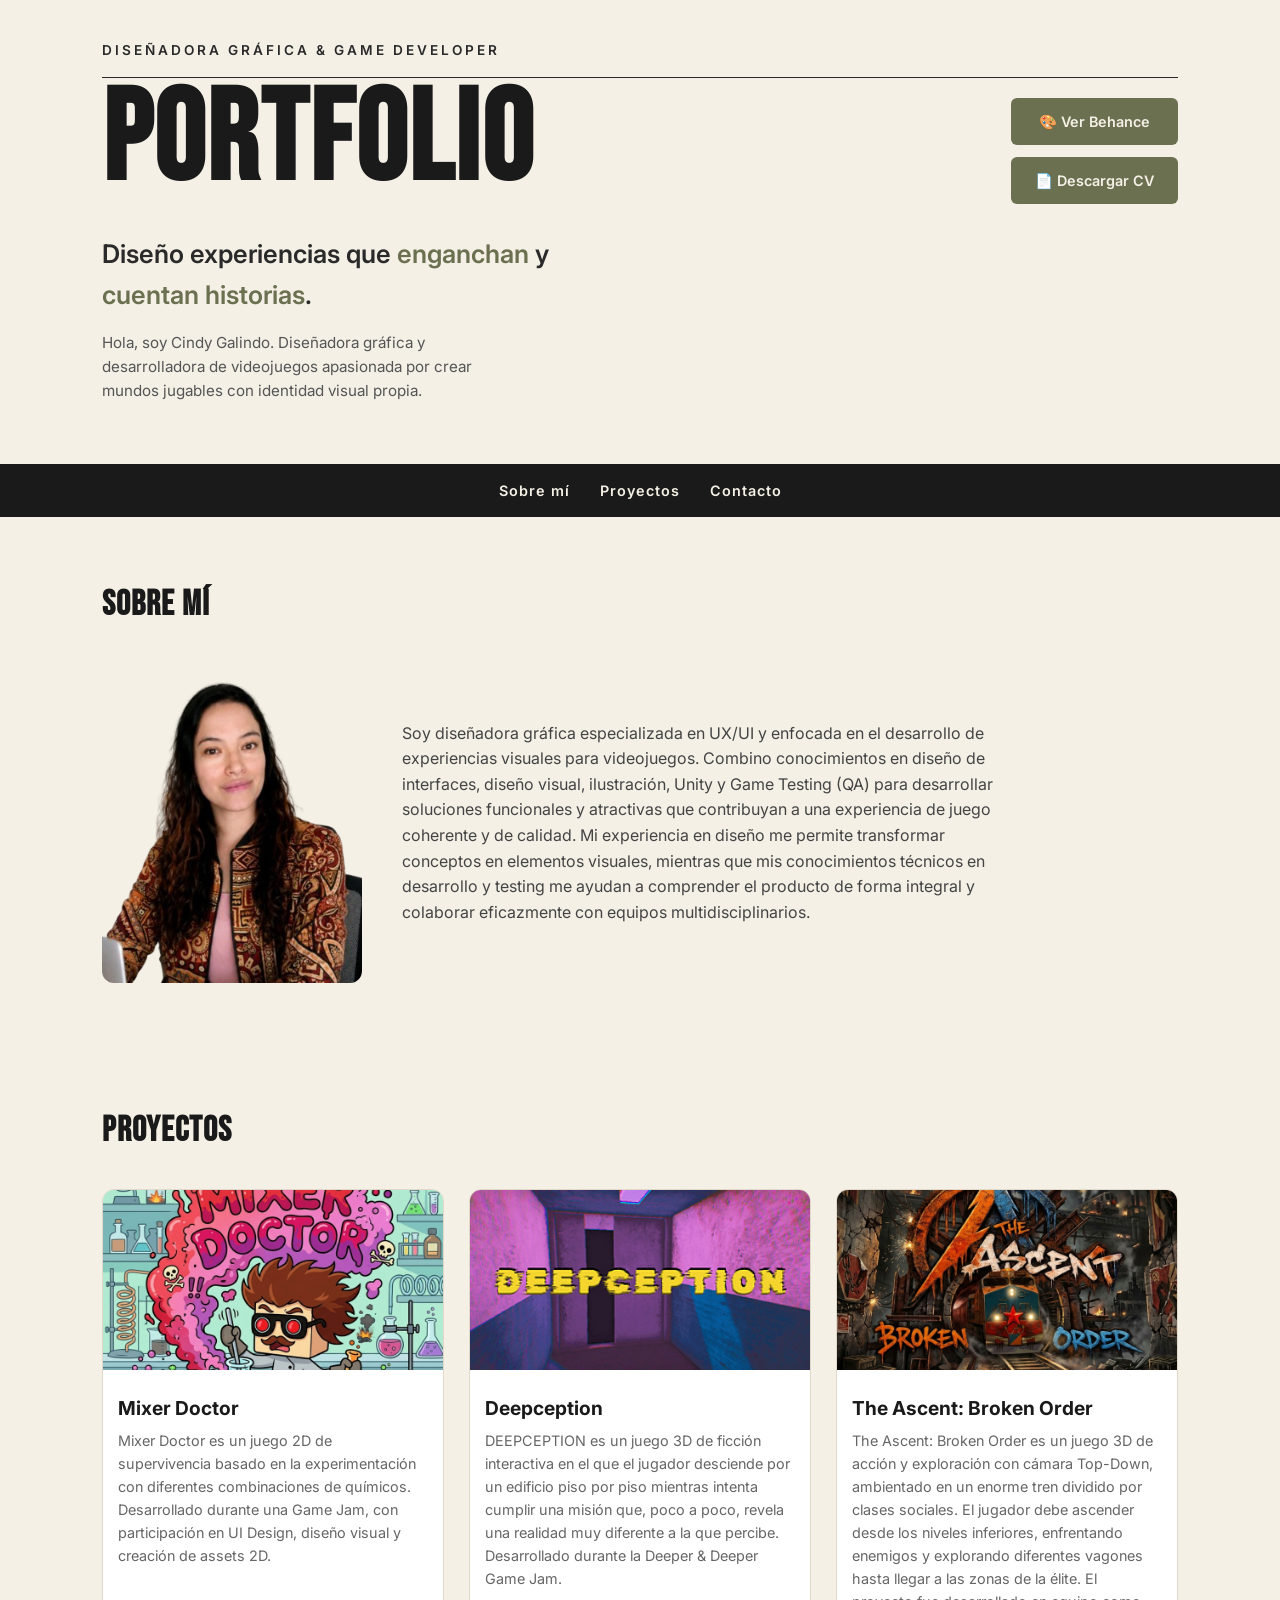
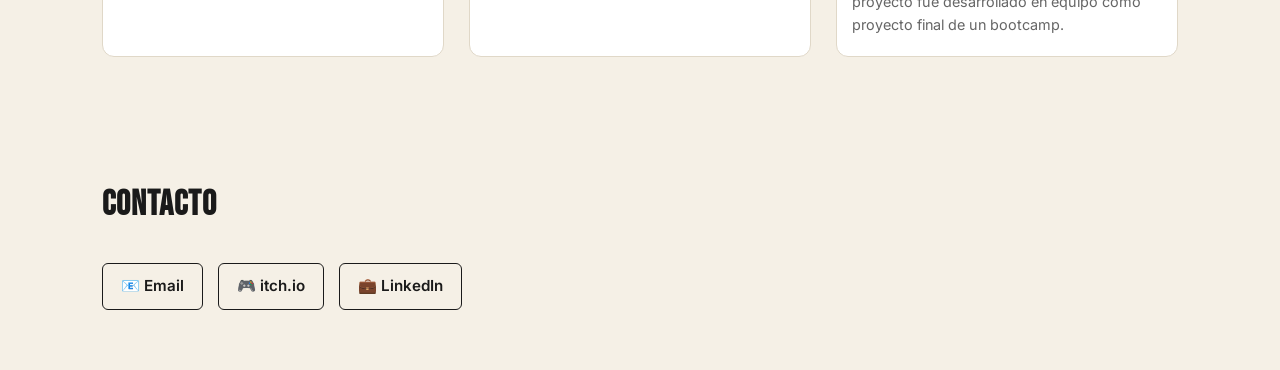
==== index.html @ c97c1179 "Rename Portafolio.html to index.html" ====
<!DOCTYPE html>
<html lang="es">
<head>
  <meta charset="UTF-8">
  <meta name="viewport" content="width=device-width, initial-scale=1.0">
  <title>Cindy Galindo - Portafolio</title>
  <link rel="preconnect" href="https://fonts.googleapis.com">
<link rel="preconnect" href="https://fonts.gstatic.com" crossorigin>
<link href="https://fonts.googleapis.com/css2?family=Bebas+Neue&family=Inter:wght@400;500;600;700&display=swap" rel="stylesheet">
  <link rel="stylesheet" href="style.css">
</head>
<body>

<header>
  <div class="header-top">
    <p class="eyebrow">DISEÑADORA GRÁFICA & GAME DEVELOPER</p>
  </div>

  <div class="header-principal">
    <h1 class="titulo-grande">PORTFOLIO</h1>
    <div class="header-botones">
      <a href="https://www.behance.net/cindygalindo" target="_blank">🎨 Ver Behance</a>
      <a href="cv.pdf" target="_blank">📄 Descargar CV</a>
    </div>
  </div>

  <div class="header-bottom">
    <div class="header-texto">
      <p class="tagline">Diseño experiencias que <em>enganchan</em> y <em>cuentan historias</em>.</p>
      <p class="bio-corta">Hola, soy Cindy Galindo. Diseñadora gráfica y desarrolladora de videojuegos apasionada por crear mundos jugables con identidad visual propia.</p>
    </div>
  </div>
</header>

  <nav>
    <a href="#sobre-mi">Sobre mí</a>
    <a href="#proyectos">Proyectos</a>
    <a href="#contacto">Contacto</a>
  </nav>

  <section id="sobre-mi">
    <h2>Sobre mí</h2>
    <div class="sobre-mi-contenido">
      <img src="imagenes/mifoto.png" alt="Cindy Galindo" class="foto-sobre-mi">
      <p>Soy diseñadora gráfica especializada en UX/UI y enfocada en el desarrollo de experiencias visuales para videojuegos. Combino conocimientos en diseño de interfaces, diseño visual, ilustración, Unity y Game Testing (QA) para desarrollar soluciones funcionales y atractivas que contribuyan a una experiencia de juego coherente y de calidad. Mi experiencia en diseño me permite transformar conceptos en elementos visuales, mientras que mis conocimientos técnicos en desarrollo y testing me ayudan a comprender el producto de forma integral y colaborar eficazmente con equipos multidisciplinarios.</p>
    </div>
  </section>

    <section id="proyectos">
    <h2>Proyectos</h2>
    <div class="proyectos-grid">

    <div class="tarjeta" onclick="abrirModal(
        'imagenes/mixerdoctor.jpg',
        'Mixer Doctor',
        '<strong>Qué es:</strong> Juego 2D de supervivencia con vista Top-Down, desarrollado durante una Game Jam.<br><br><strong>Motor:</strong> Unity<br><br><strong>Rol:</strong> UI Design, diseño visual y creación de assets 2D.<br><br><strong>Mecánicas clave:</strong> Mezcla de químicos para descubrir habilidades y ataques, experimentación, combate contra oleadas de enemigos, sistema de riesgo/recompensa y supervivencia.',
        'https://eduardo-riba.itch.io/mixer-doctor'
      )">
        <img src="imagenes/mixerdoctor.jpg" alt="Mixer Doctor">
        <h3>Mixer Doctor</h3>
        <p>Mixer Doctor es un juego 2D de supervivencia basado en la experimentación con diferentes combinaciones de químicos. Desarrollado durante una Game Jam, con participación en UI Design, diseño visual y creación de assets 2D.</p>
    </div>

    <div class="tarjeta" onclick="abrirModal(
        'imagenes/deepception.jpg',
        'Deepception',
        '<strong>Qué es:</strong> Juego 2D de ficción interactiva y narrativa psicológica.<br><br><strong>Motor:</strong> Unity<br><br><strong>Game Jam:</strong> Deeper & Deeper Game Jam<br><br><strong>Rol:</strong> UI Design y creación de arte 2D.<br><br><strong>Mecánicas clave:</strong> Exploración por pisos, recolección e interacción con objetos, narrativa progresiva y descubrimiento de la realidad detrás de las acciones del protagonista.<br><br><strong>Plataforma:</strong> HTML5 / Navegador',
        'https://ferxha.itch.io/deepception'
      )">
        <img src="imagenes/deepception.jpg" alt="Deepception">
        <h3>Deepception</h3>
        <p>DEEPCEPTION es un juego 3D de ficción interactiva en el que el jugador desciende por un edificio piso por piso mientras intenta cumplir una misión que, poco a poco, revela una realidad muy diferente a la que percibe. Desarrollado durante la Deeper & Deeper Game Jam.</p>
    </div>

    <div class="tarjeta" onclick="abrirModal(
        'imagenes/theascent.jpg',
        'The Ascent: Broken Order',
        '<strong>Qué es:</strong> Juego 3D de acción y exploración con cámara Top-Down, desarrollado como proyecto final de un bootcamp.<br><br><strong>Motor:</strong> Unity<br><br><strong>Estilo:</strong> 3D estilizado<br><br><strong>Género:</strong> Acción / Exploración<br><br><strong>Plataforma:</strong> Navegador (HTML5)<br><br><strong>Rol:</strong> UI Designer<br><br><strong>Mecánicas clave:</strong> Combate contra enemigos, exploración de vagones, recolección de objetos y progresión a través de diferentes niveles sociales, con una transformación visual del entorno a medida que el jugador asciende.',
        'https://07cin.itch.io/the-ascent-broken-order'
      )">
        <img src="imagenes/theascent.jpg" alt="The Ascent: Broken Order">
        <h3>The Ascent: Broken Order</h3>
        <p>The Ascent: Broken Order es un juego 3D de acción y exploración con cámara Top-Down, ambientado en un enorme tren dividido por clases sociales. El jugador debe ascender desde los niveles inferiores, enfrentando enemigos y explorando diferentes vagones hasta llegar a las zonas de la élite. El proyecto fue desarrollado en equipo como proyecto final de un bootcamp.</p>
    </div>

    

    </div>
  </section>

    <section id="contacto">
    <h2>Contacto</h2>
    <div class="contacto-links">
      <a href="email:cindy.p_07@hotmail.com">📧 Email</a>
      <a href="https://07cin.itch.io/" target="_blank">🎮 itch.io</a>
      <a href="https://www.linkedin.com/in/cindy-paola-galindo-romero-841790b7" target="_blank">💼 LinkedIn</a>
    </div>
  </section>

    <div id="modal" class="modal">
    <div class="modal-contenido">
      <span id="cerrar-modal" class="cerrar">&times;</span>
      <img id="modal-imagen" src="" alt="">
      <h3 id="modal-titulo"></h3>
      <p id="modal-descripcion"></p>
      <a id="modal-link" href="" target="_blank">Ver más</a>
    </div>
  </div>

    <script>
    function abrirModal(imagen, titulo, descripcion, link) {
      document.getElementById('modal-imagen').src = imagen;
      document.getElementById('modal-titulo').textContent = titulo;
      document.getElementById('modal-descripcion').innerHTML = descripcion;
      document.getElementById('modal-link').href = link;
      document.getElementById('modal').style.display = 'flex';
    }

    function cerrarModal() {
      document.getElementById('modal').style.display = 'none';
    }

    document.getElementById('cerrar-modal').addEventListener('click', cerrarModal);

    document.getElementById('modal').addEventListener('click', function(evento) {
      if (evento.target === this) {
        cerrarModal();
      }
    });
  </script>

</body>
</html>
---- style.css ----
/* ---- Reset básico y fuente ---- */
* {
  margin: 0;
  padding: 0;
  box-sizing: border-box;
}

body {
  font-family: 'Inter', Arial, sans-serif;
  background-color: #f5f0e6;
  color: #2a2a2a;
  line-height: 1.6;
}

/* ---- Header ---- */
header {
  padding: 40px 8% 30px;
  background-color: #f5f0e6;
}

.eyebrow {
  letter-spacing: 3px;
  font-size: 0.85rem;
  font-weight: 600;
  color: #2a2a2a;
  border-bottom: 1px solid #2a2a2a;
  padding-bottom: 15px;
  margin-bottom: 10px;
}

.header-principal {
  position: relative;
  margin-bottom: 30px;
}

.titulo-grande {
  font-family: 'Bebas Neue', sans-serif;
  font-size: clamp(3.5rem, 13vw, 8rem);
  line-height: 0.85;
  color: #1a1a1a;
  letter-spacing: 2px;
  
}

/* ---- Botones del header (donde antes estaba la foto) ---- */
.header-principal {
  display: flex;
  justify-content: space-between;
  align-items: flex-start;
  gap: 20px;
  flex-wrap: wrap;
}

.header-botones {
  display: flex;
  flex-direction: column;
  gap: 12px;
  margin-top: 10px;
}

.header-botones a {
  background-color: #6b7050;
  color: #f5f0e6;
  padding: 12px 24px;
  border-radius: 6px;
  text-decoration: none;
  font-weight: 600;
  font-size: 0.9rem;
  text-align: center;
  transition: background-color 0.3s, transform 0.3s;
  white-space: nowrap;
}

.header-botones a:hover {
  background-color: #565a3f;
  transform: translateY(-2px);
}

/* ---- Sobre mí con foto ---- */
.sobre-mi-contenido {
  display: flex;
  align-items: center;
  gap: 40px;
  flex-wrap: wrap;
}

.foto-sobre-mi {
  width: 260px;
  height: 320px;
  object-fit: cover;
  border-radius: 12px;
  flex-shrink: 0;
}

.sobre-mi-contenido p {
  max-width: 500px;
}

.header-bottom {
  display: flex;
  justify-content: space-between;
  gap: 40px;
  flex-wrap: wrap;
  margin-bottom: 30px;
}

.header-texto {
  max-width: 500px;
}

.tagline {
  font-size: 1.6rem;
  font-weight: 600;
  margin-bottom: 15px;
}

.tagline em {
  color: #6b7050;
  font-style: normal;
}

.bio-corta {
  color: #555;
  font-size: 0.95rem;
  max-width: 420px;
}


/* ---- Navegación ---- */
nav {
  display: flex;
  justify-content: center;
  gap: 30px;
  padding: 15px;
  background-color: #1a1a1a;
  position: sticky;
  top: 0;
  z-index: 10;
}

nav a {
  color: #f5f0e6;
  text-decoration: none;
  font-weight: 600;
  font-size: 0.9rem;
  letter-spacing: 1px;
  transition: color 0.3s;
}

nav a:hover {
  color: #a8b088;
}

/* ---- Secciones ---- */
section {
  padding: 60px 8%;
}

section h2 {
  font-family: 'Bebas Neue', sans-serif;
  font-size: 2.2rem;
  letter-spacing: 1px;
  margin-bottom: 30px;
  color: #1a1a1a;
}

#sobre-mi p {
  max-width: 600px;
  color: #444;
}

/* ---- Grid de proyectos ---- */
.proyectos-grid {
  display: grid;
  grid-template-columns: repeat(auto-fit, minmax(280px, 1fr));
  gap: 25px;
}

/* ---- Tarjetas ---- */
.tarjeta {
  background-color: #ffffff;
  border-radius: 12px;
  overflow: hidden;
  cursor: pointer;
  transition: transform 0.3s, box-shadow 0.3s;
  border: 1px solid #e0d8c8;
}

.tarjeta:hover {
  transform: translateY(-6px);
  box-shadow: 0 12px 24px rgba(0, 0, 0, 0.1);
}

.tarjeta img {
  width: 100%;
  height: 180px;
  object-fit: cover;
}

.tarjeta h3 {
  padding: 15px 15px 5px;
  color: #1a1a1a;
  font-size: 1.2rem;
}

.tarjeta p {
  padding: 0 15px 20px;
  color: #666;
  font-size: 0.9rem;
}

/* ---- Contacto ---- */
.contacto-links {
  display: flex;
  gap: 15px;
  flex-wrap: wrap;
}

.contacto-links a {
  color: #1a1a1a;
  text-decoration: none;
  font-size: 0.95rem;
  font-weight: 600;
  padding: 10px 18px;
  border: 1px solid #1a1a1a;
  border-radius: 6px;
  transition: background-color 0.3s, color 0.3s;
}

.contacto-links a:hover {
  background-color: #1a1a1a;
  color: #f5f0e6;
}

/* ---- Modal ---- */
.modal {
  display: none;
  position: fixed;
  top: 0;
  left: 0;
  width: 100%;
  height: 100%;
  background: rgba(0, 0, 0, 0.6);
  justify-content: center;
  align-items: center;
  z-index: 100;
  padding: 20px;
}

.modal-contenido {
  background-color: #f5f0e6;
  border-radius: 14px;
  max-width: 600px;
  width: 100%;
  max-height: 85vh;
  overflow-y: auto;
  padding: 30px;
  position: relative;
  border: 1px solid #6b7050;
}

.modal-contenido img {
  width: 100%;
  border-radius: 10px;
  margin-bottom: 20px;
}

.modal-contenido h3 {
  font-family: 'Bebas Neue', sans-serif;
  font-size: 1.8rem;
  color: #1a1a1a;
  margin-bottom: 12px;
}

.modal-contenido p {
  color: #444;
  margin-bottom: 20px;
  
}

.modal-contenido a {
  display: inline-block;
  background-color: #6b7050;
  color: #f5f0e6;
  padding: 10px 22px;
  border-radius: 6px;
  text-decoration: none;
  font-weight: 600;
  transition: background-color 0.3s;
}

.modal-contenido a:hover {
  background-color: #565a3f;
}

.cerrar {
  position: absolute;
  top: 15px;
  right: 20px;
  font-size: 1.8rem;
  cursor: pointer;
  color: #888;
  transition: color 0.3s;
}

.cerrar:hover {
  color: #1a1a1a;
}

/* ---- Responsive ---- */
@media (max-width: 500px) {
  .header-bottom {
    flex-direction: column;
  }
  nav {
    gap: 15px;
    flex-wrap: wrap;
  }
  .titulo-grande {
    font-size: 3rem;
  }
  .header-principal {
    flex-direction: column;
  }
  .sobre-mi-contenido {
    flex-direction: column;
  }
  .foto-sobre-mi {
    width: 100%;
    height: 260px;
  }
}
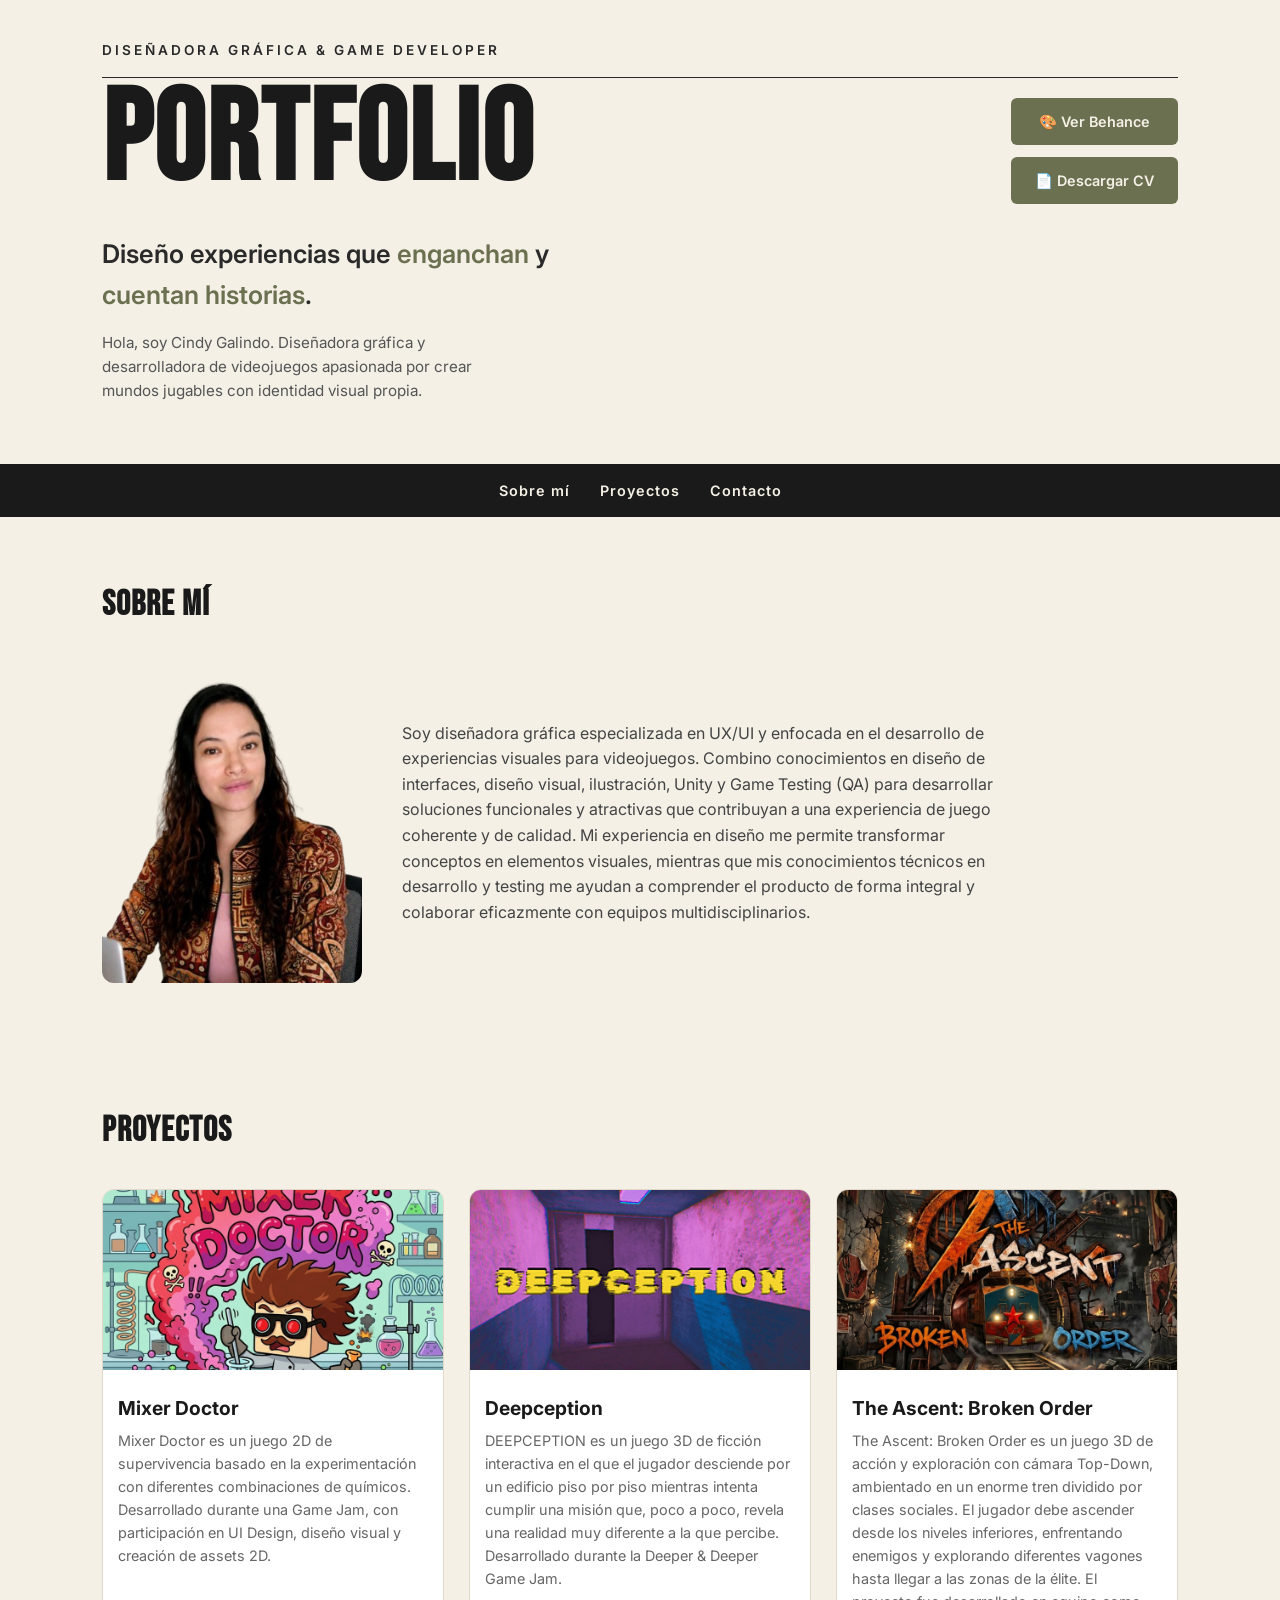
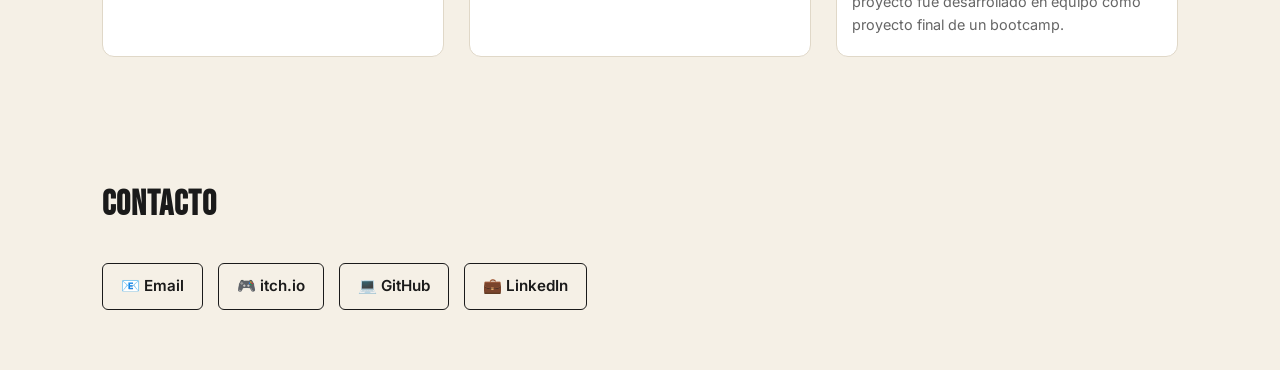
==== commit fe0ceafe: "Add files via upload" ====
--- a/index.html
+++ b/index.html
@@ -93,6 +93,7 @@
     <div class="contacto-links">
       <a href="email:cindy.p_07@hotmail.com">📧 Email</a>
       <a href="https://07cin.itch.io/" target="_blank">🎮 itch.io</a>
+      <a href="https://github.com/07cin" target="_blank">💻 GitHub</a>
       <a href="https://www.linkedin.com/in/cindy-paola-galindo-romero-841790b7" target="_blank">💼 LinkedIn</a>
     </div>
   </section>
@@ -130,4 +131,4 @@
   </script>
 
 </body>
-</html>
+</html>
